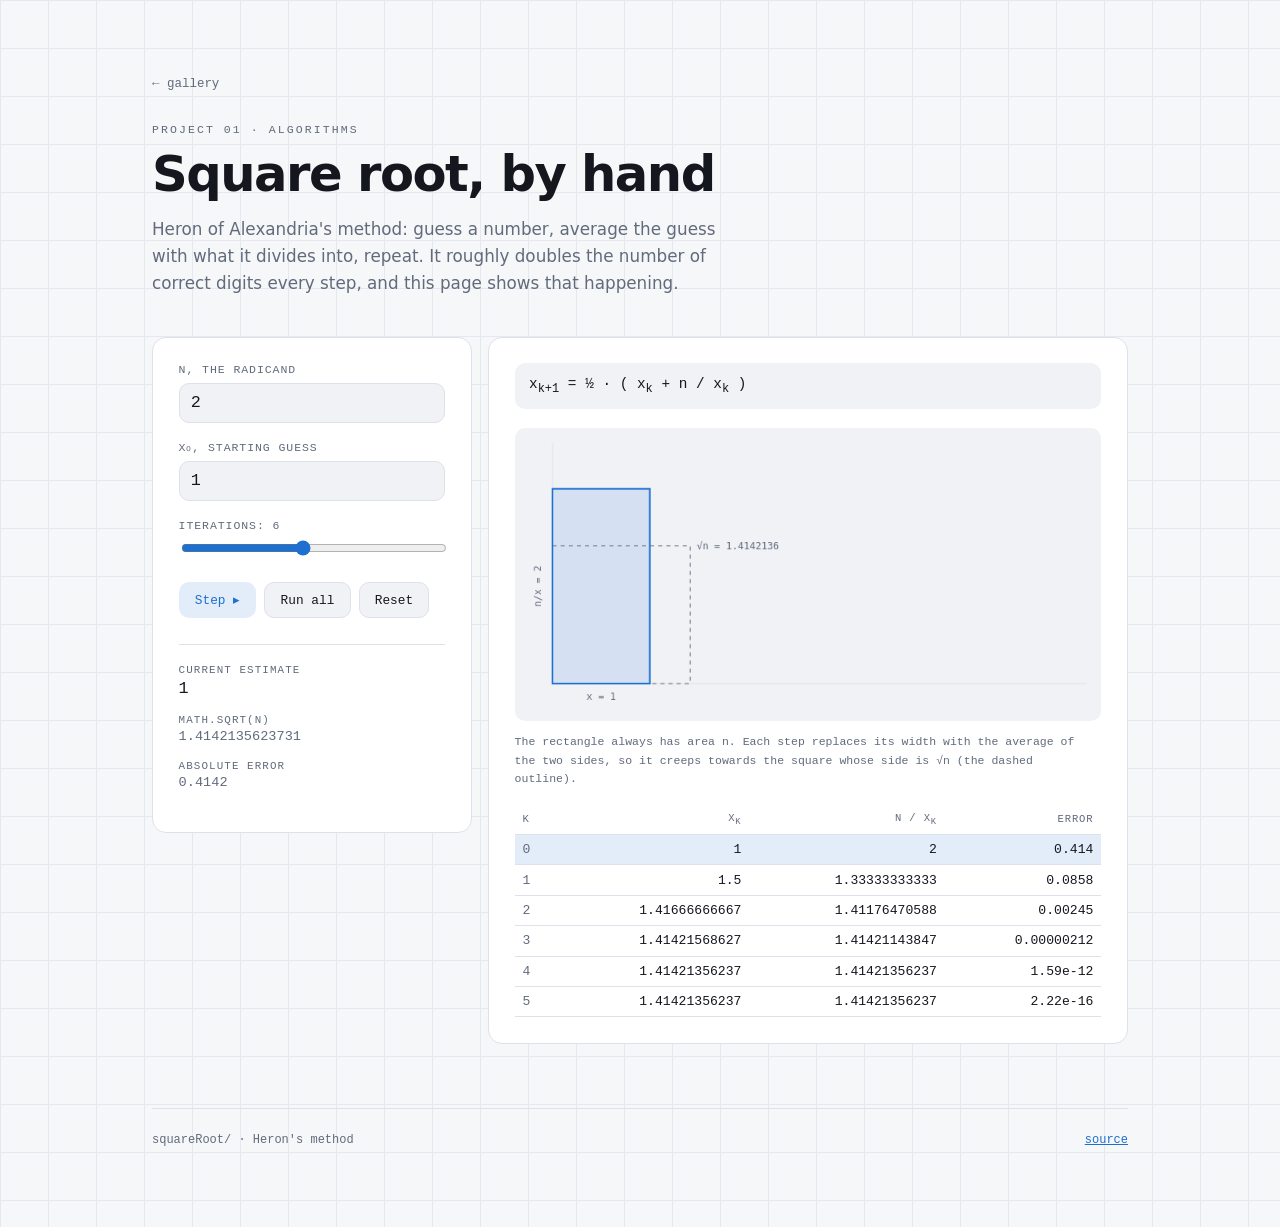
==== squareRoot/index.html @ 2cfa7f05 "feat: gallery repo with CI-generated index and squareRoot project - index.html renders project cards" ====
<!doctype html>
<html lang="en">
<head>
<meta charset="utf-8">
<meta name="viewport" content="width=device-width, initial-scale=1">
<title>Square Root — Heron's method</title>
<meta name="description" content="Interactive visualiser for Heron's (Babylonian) method of computing square roots.">
<link rel="stylesheet" href="../assets/site.css">
<style>
  .layout { display: grid; gap: 1rem; grid-template-columns: minmax(0, 1fr); margin-top: 2.5rem; }
  @media (min-width: 860px) { .layout { grid-template-columns: 320px minmax(0, 1fr); align-items: start; } }

  label { display: block; font-family: var(--mono); font-size: 0.72rem; letter-spacing: 0.08em;
          text-transform: uppercase; color: var(--muted); margin-bottom: 0.4rem; }
  .field + .field { margin-top: 1.1rem; }

  input[type="number"] {
    width: 100%; font: inherit; font-family: var(--mono); font-size: 1.05rem;
    padding: 0.6rem 0.7rem; color: var(--text);
    background: var(--surface-2); border: 1px solid var(--border); border-radius: 10px;
  }
  input[type="number"]:focus-visible { outline: 2px solid var(--accent); outline-offset: 1px; }
  input[type="range"] { width: 100%; accent-color: var(--accent); }

  .row { display: flex; gap: 0.5rem; margin-top: 1.4rem; flex-wrap: wrap; }
  button {
    font: inherit; font-family: var(--mono); font-size: 0.8rem; cursor: pointer;
    padding: 0.55rem 0.95rem; border-radius: 10px;
    border: 1px solid var(--border); background: var(--surface-2); color: var(--text);
    transition: 120ms ease;
  }
  button:hover { border-color: var(--accent); color: var(--accent); }
  button.primary { background: var(--accent-soft); border-color: transparent; color: var(--accent); }
  button:disabled { opacity: 0.45; cursor: not-allowed; border-color: var(--border); color: var(--muted); }

  .readout { margin-top: 1.6rem; padding-top: 1.2rem; border-top: 1px solid var(--border); }
  .readout dt { font-family: var(--mono); font-size: 0.68rem; letter-spacing: 0.1em;
                text-transform: uppercase; color: var(--muted); }
  .readout dd { margin: 0.2rem 0 1rem; font-family: var(--mono); font-size: 1.05rem; word-break: break-all; }
  .readout dd.tiny { font-size: 0.85rem; color: var(--muted); }

  canvas { width: 100%; height: auto; display: block; border-radius: 10px; background: var(--surface-2); }
  .caption { font-family: var(--mono); font-size: 0.72rem; color: var(--muted); margin: 0.75rem 0 0; line-height: 1.6; }

  table { width: 100%; border-collapse: collapse; font-family: var(--mono); font-size: 0.82rem; }
  th, td { text-align: right; padding: 0.45rem 0.5rem; border-bottom: 1px solid var(--border); white-space: nowrap; }
  th { font-size: 0.66rem; letter-spacing: 0.08em; text-transform: uppercase; color: var(--muted); font-weight: 500; }
  td:first-child, th:first-child { text-align: left; color: var(--muted); }
  tr.current td { background: var(--accent-soft); }
  .scroll { overflow-x: auto; max-height: 340px; overflow-y: auto; margin-top: 1rem; }

  .formula { font-family: var(--mono); font-size: 0.9rem; color: var(--text); background: var(--surface-2);
             border-radius: 10px; padding: 0.8rem 0.9rem; margin: 0 0 1.2rem; overflow-x: auto; }
</style>
</head>
<body>
<main class="wrap">
  <a class="back" href="../">← gallery</a>

  <p class="eyebrow">Project 01 · algorithms</p>
  <h1>Square root, by hand</h1>
  <p class="lede">Heron of Alexandria's method: guess a number, average the guess with what it divides into, repeat.
    It roughly doubles the number of correct digits every step, and this page shows that happening.</p>

  <div class="layout">
    <section class="panel">
      <div class="field">
        <label for="n">n, the radicand</label>
        <input id="n" type="number" value="2" min="0" step="any">
      </div>
      <div class="field">
        <label for="guess">x₀, starting guess</label>
        <input id="guess" type="number" value="1" min="0" step="any">
      </div>
      <div class="field">
        <label for="steps">iterations: <span id="stepsOut">6</span></label>
        <input id="steps" type="range" min="1" max="12" value="6">
      </div>

      <div class="row">
        <button id="step" class="primary" type="button">Step ▸</button>
        <button id="run" type="button">Run all</button>
        <button id="reset" type="button">Reset</button>
      </div>

      <dl class="readout">
        <dt>current estimate</dt>
        <dd id="est">1</dd>
        <dt>Math.sqrt(n)</dt>
        <dd id="truth" class="tiny">1.4142135623730951</dd>
        <dt>absolute error</dt>
        <dd id="err" class="tiny">—</dd>
      </dl>
    </section>

    <section class="panel">
      <p class="formula">x<sub>k+1</sub> = ½ · ( x<sub>k</sub> + n / x<sub>k</sub> )</p>
      <canvas id="stage" width="720" height="360"></canvas>
      <p class="caption">The rectangle always has area n. Each step replaces its width with the average of the two
        sides, so it creeps towards the square whose side is √n (the dashed outline).</p>

      <div class="scroll">
        <table>
          <thead><tr><th>k</th><th>x<sub>k</sub></th><th>n / x<sub>k</sub></th><th>error</th></tr></thead>
          <tbody id="rows"></tbody>
        </table>
      </div>
    </section>
  </div>

  <footer class="site">
    <span>squareRoot/ · Heron's method</span>
    <a href="https://github.com/Alexander-288/informatica/tree/main/squareRoot">source</a>
  </footer>
</main>

<script type="module">
const $ = (id) => document.getElementById(id);
const nIn = $('n'), guessIn = $('guess'), stepsIn = $('steps');
const canvas = $('stage');
const ctx = canvas.getContext('2d');

let history = [];
let cursor = 0;
let timer = null;

const css = (name) => getComputedStyle(document.body).getPropertyValue(name).trim();

function heron(n, x0, steps) {
  const seq = [];
  let x = x0;
  for (let k = 0; k <= steps; k++) {
    seq.push(x);
    const next = 0.5 * (x + n / x);
    if (!Number.isFinite(next) || next === x) break;  // converged to double precision
    x = next;
  }
  return seq;
}

function fmt(v, digits = 15) {
  if (!Number.isFinite(v)) return '—';
  return Number(v.toPrecision(digits)).toString();
}

function rebuild() {
  stopRun();
  const n = Math.max(0, Number(nIn.value) || 0);
  const raw = Number(guessIn.value);
  const x0 = raw > 0 ? raw : Math.max(n, 1);
  history = heron(n, x0, Number(stepsIn.value));
  cursor = 0;
  draw();
}

function draw() {
  const n = Math.max(0, Number(nIn.value) || 0);
  const truth = Math.sqrt(n);
  const x = history[cursor] ?? 0;
  const other = x === 0 ? 0 : n / x;

  $('est').textContent = fmt(x);
  $('truth').textContent = fmt(truth);
  $('err').textContent = fmt(Math.abs(x - truth), 4);
  $('stepsOut').textContent = stepsIn.value;
  $('step').disabled = cursor >= history.length - 1;

  $('rows').innerHTML = history.map((v, k) => `
    <tr class="${k === cursor ? 'current' : ''}">
      <td>${k}</td><td>${fmt(v, 12)}</td><td>${v === 0 ? '—' : fmt(n / v, 12)}</td>
      <td>${fmt(Math.abs(v - truth), 3)}</td>
    </tr>`).join('');

  paint(x, other, truth);
}

function paint(x, other, truth) {
  const w = canvas.width, h = canvas.height;
  ctx.clearRect(0, 0, w, h);

  const pad = 46;
  const span = Math.max(x, other, truth, 1e-9) * 1.12;
  const scale = Math.min(w - pad * 2, h - pad * 2) / span;
  const originX = pad, originY = h - pad;

  ctx.strokeStyle = css('--border');
  ctx.lineWidth = 1;
  ctx.beginPath();
  ctx.moveTo(originX, pad * 0.4);
  ctx.lineTo(originX, originY);
  ctx.lineTo(w - pad * 0.4, originY);
  ctx.stroke();

  // target square: √n by √n
  const t = truth * scale;
  ctx.setLineDash([5, 5]);
  ctx.strokeStyle = css('--muted');
  ctx.strokeRect(originX, originY - t, t, t);
  ctx.setLineDash([]);

  // current rectangle: x by n/x, area n
  const rw = Math.min(x * scale, w - pad * 1.2);
  const rh = Math.min(other * scale, h - pad * 1.2);
  ctx.fillStyle = css('--accent-soft') || 'rgba(124,196,255,0.14)';
  ctx.fillRect(originX, originY - rh, rw, rh);
  ctx.strokeStyle = css('--accent');
  ctx.lineWidth = 2;
  ctx.strokeRect(originX, originY - rh, rw, rh);

  ctx.fillStyle = css('--muted');
  ctx.font = '12px ui-monospace, monospace';
  ctx.textAlign = 'center';
  ctx.fillText(`x = ${fmt(x, 6)}`, originX + rw / 2, originY + 20);
  ctx.save();
  ctx.translate(originX - 14, originY - rh / 2);
  ctx.rotate(-Math.PI / 2);
  ctx.fillText(`n/x = ${fmt(other, 6)}`, 0, 0);
  ctx.restore();
  ctx.textAlign = 'left';
  ctx.fillText(`√n = ${fmt(truth, 8)}`, originX + t + 8, originY - t + 4);
}

function stopRun() { clearInterval(timer); timer = null; }

$('step').addEventListener('click', () => {
  if (cursor < history.length - 1) { cursor++; draw(); }
});
$('run').addEventListener('click', () => {
  stopRun();
  cursor = 0;
  draw();
  timer = setInterval(() => {
    if (cursor >= history.length - 1) return stopRun();
    cursor++;
    draw();
  }, 650);
});
$('reset').addEventListener('click', rebuild);
for (const el of [nIn, guessIn, stepsIn]) el.addEventListener('input', rebuild);
matchMedia('(prefers-color-scheme: dark)').addEventListener('change', draw);

rebuild();
</script>
</body>
</html>
---- assets/site.css ----
/* Shared shell for the informatica gallery and every project page. */

:root {
  color-scheme: light dark;
  --bg: #f6f7f9;
  --bg-grid: #e5e8ee;
  --surface: #ffffff;
  --surface-2: #f0f2f6;
  --border: #dde1e9;
  --text: #14171d;
  --muted: #616b7c;
  --accent: #1d6fd0;
  --accent-soft: rgba(29, 111, 208, 0.12);
  --ok: #157f4a;
  --warn: #9a6400;
  --radius: 14px;
  --mono: ui-monospace, "SF Mono", "JetBrains Mono", "Cascadia Code", Menlo, Consolas, monospace;
  --sans: "Inter", ui-sans-serif, system-ui, -apple-system, "Segoe UI", Roboto, sans-serif;
}

@media (prefers-color-scheme: dark) {
  :root {
    --bg: #0c0e13;
    --bg-grid: #161a22;
    --surface: #12151c;
    --surface-2: #181c25;
    --border: #262c38;
    --text: #e6e9ef;
    --muted: #8d97a8;
    --accent: #7cc4ff;
    --accent-soft: rgba(124, 196, 255, 0.14);
    --ok: #5fd39a;
    --warn: #e2b45f;
  }
}

* { box-sizing: border-box; }

body {
  margin: 0;
  min-height: 100vh;
  font-family: var(--sans);
  color: var(--text);
  background-color: var(--bg);
  background-image:
    linear-gradient(var(--bg-grid) 1px, transparent 1px),
    linear-gradient(90deg, var(--bg-grid) 1px, transparent 1px);
  background-size: 48px 48px;
  -webkit-font-smoothing: antialiased;
}

.wrap {
  max-width: 1040px;
  margin: 0 auto;
  padding: clamp(2rem, 6vw, 4.5rem) clamp(1rem, 4vw, 2rem) 5rem;
}

a { color: var(--accent); }

.eyebrow {
  font-family: var(--mono);
  font-size: 0.72rem;
  letter-spacing: 0.18em;
  text-transform: uppercase;
  color: var(--muted);
  margin: 0 0 0.75rem;
}

h1 {
  margin: 0;
  font-size: clamp(2rem, 5.5vw, 3.1rem);
  line-height: 1.05;
  letter-spacing: -0.03em;
}

.lede {
  margin: 1rem 0 0;
  max-width: 54ch;
  font-size: 1.05rem;
  line-height: 1.6;
  color: var(--muted);
}

.panel {
  background: var(--surface);
  border: 1px solid var(--border);
  border-radius: var(--radius);
  padding: clamp(1rem, 3vw, 1.6rem);
}

.back {
  display: inline-flex;
  align-items: center;
  gap: 0.45rem;
  font-family: var(--mono);
  font-size: 0.78rem;
  text-decoration: none;
  color: var(--muted);
  margin-bottom: 2rem;
}
.back:hover { color: var(--accent); }

.tag {
  font-family: var(--mono);
  font-size: 0.68rem;
  letter-spacing: 0.04em;
  color: var(--muted);
  border: 1px solid var(--border);
  border-radius: 999px;
  padding: 0.15rem 0.55rem;
}

footer.site {
  border-top: 1px solid var(--border);
  margin-top: 4rem;
  padding-top: 1.5rem;
  font-family: var(--mono);
  font-size: 0.75rem;
  color: var(--muted);
  display: flex;
  flex-wrap: wrap;
  gap: 0.75rem 1.5rem;
  justify-content: space-between;
}
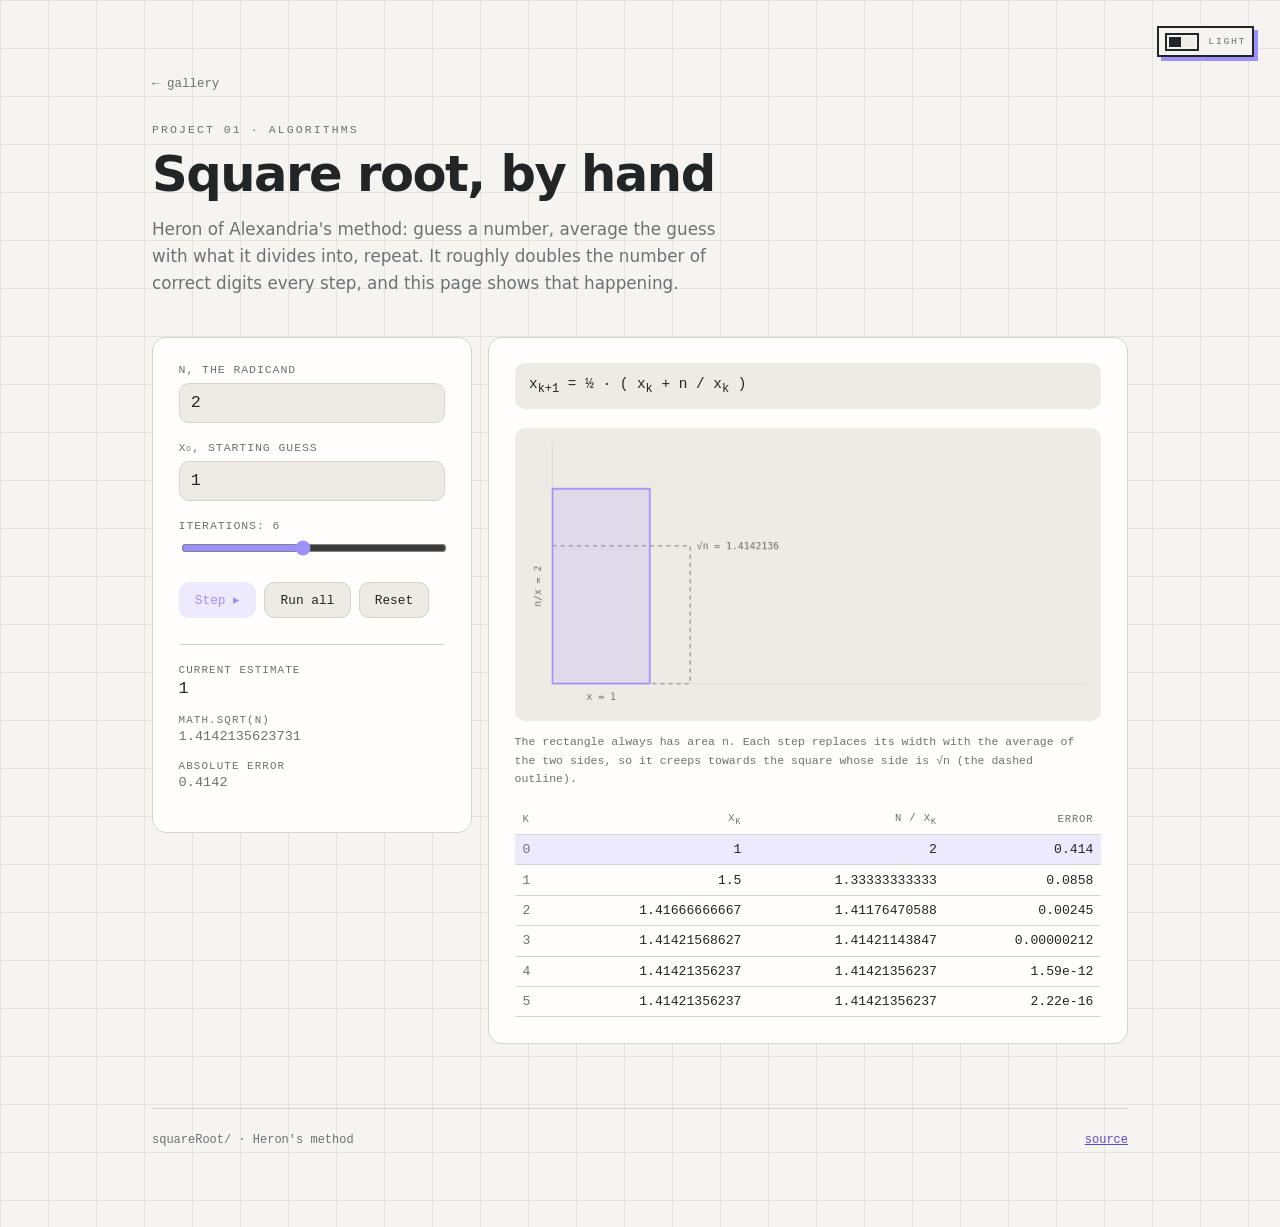
==== commit c8cd1ecb: "feat: pixel entry page in front of the gallery The gallery moves to gallery.html and a new index.htm" ====
--- a/squareRoot/index.html
+++ b/squareRoot/index.html
@@ -6,6 +6,7 @@
 <title>Square Root — Heron's method</title>
 <meta name="description" content="Interactive visualiser for Heron's (Babylonian) method of computing square roots.">
 <link rel="stylesheet" href="../assets/site.css">
+<script src="../assets/theme.js"></script>
 <style>
   .layout { display: grid; gap: 1rem; grid-template-columns: minmax(0, 1fr); margin-top: 2.5rem; }
   @media (min-width: 860px) { .layout { grid-template-columns: 320px minmax(0, 1fr); align-items: start; } }
@@ -54,8 +55,12 @@
 </style>
 </head>
 <body>
+<button class="theme-toggle" type="button" aria-pressed="false" aria-label="Toggle theme">
+  <span class="track"><span class="knob"></span></span>
+  <span class="label">light</span>
+</button>
 <main class="wrap">
-  <a class="back" href="../">← gallery</a>
+  <a class="back" href="../gallery.html">← gallery</a>
 
   <p class="eyebrow">Project 01 · algorithms</p>
   <h1>Square root, by hand</h1>
--- a/assets/site.css
+++ b/assets/site.css
@@ -1,37 +1,62 @@
 /* Shared shell for the informatica gallery and every project page. */
 
+/* Light is the base palette; dark is applied either by the OS preference
+   (when the visitor has not chosen) or by [data-theme] set from assets/theme.js. */
 :root {
-  color-scheme: light dark;
-  --bg: #f6f7f9;
-  --bg-grid: #e5e8ee;
-  --surface: #ffffff;
-  --surface-2: #f0f2f6;
-  --border: #dde1e9;
-  --text: #14171d;
-  --muted: #616b7c;
-  --accent: #1d6fd0;
-  --accent-soft: rgba(29, 111, 208, 0.12);
+  --bg: #F6F4F1;
+  --bg-grid: #e7e3dd;
+  --surface: #fffefc;
+  --surface-2: #eeeae4;
+  --border: #d8d3cb;
+  --text: #222526;
+  --text-2: #3d4245;
+  --muted: #6d7173;
+  --accent: #9C90FC;
+  --accent-ink: #5a4bd6;
+  --accent-soft: rgba(156, 144, 252, 0.18);
   --ok: #157f4a;
   --warn: #9a6400;
   --radius: 14px;
   --mono: ui-monospace, "SF Mono", "JetBrains Mono", "Cascadia Code", Menlo, Consolas, monospace;
   --sans: "Inter", ui-sans-serif, system-ui, -apple-system, "Segoe UI", Roboto, sans-serif;
-}
-
+  color-scheme: light;
+}
+
+/* the dark values, defined once and reused by both selectors below */
 @media (prefers-color-scheme: dark) {
-  :root {
-    --bg: #0c0e13;
-    --bg-grid: #161a22;
-    --surface: #12151c;
-    --surface-2: #181c25;
-    --border: #262c38;
-    --text: #e6e9ef;
-    --muted: #8d97a8;
-    --accent: #7cc4ff;
-    --accent-soft: rgba(124, 196, 255, 0.14);
+  :root:not([data-theme="light"]) {
+    --bg: #222526;
+    --bg-grid: #2b2e30;
+    --surface: #292c2e;
+    --surface-2: #323638;
+    --border: #3d4245;
+    --text: #F6F4F1;
+    --text-2: #d7d3cd;
+    --muted: #9aa0a2;
+    --accent: #9C90FC;
+    --accent-ink: #b3a9ff;
+    --accent-soft: rgba(156, 144, 252, 0.16);
     --ok: #5fd39a;
     --warn: #e2b45f;
+    color-scheme: dark;
   }
+}
+
+:root[data-theme="dark"] {
+  --bg: #222526;
+  --bg-grid: #2b2e30;
+  --surface: #292c2e;
+  --surface-2: #323638;
+  --border: #3d4245;
+  --text: #F6F4F1;
+  --text-2: #d7d3cd;
+  --muted: #9aa0a2;
+  --accent: #9C90FC;
+  --accent-ink: #b3a9ff;
+  --accent-soft: rgba(156, 144, 252, 0.16);
+  --ok: #5fd39a;
+  --warn: #e2b45f;
+  color-scheme: dark;
 }
 
 * { box-sizing: border-box; }
@@ -55,7 +80,7 @@
   padding: clamp(2rem, 6vw, 4.5rem) clamp(1rem, 4vw, 2rem) 5rem;
 }
 
-a { color: var(--accent); }
+a { color: var(--accent-ink); }
 
 .eyebrow {
   font-family: var(--mono);
@@ -122,3 +147,54 @@
   gap: 0.75rem 1.5rem;
   justify-content: space-between;
 }
+
+/* ---- pixel theme toggle, shared by every page ---- */
+.theme-toggle {
+  position: fixed;
+  top: clamp(0.9rem, 2.5vw, 1.6rem);
+  right: clamp(0.9rem, 2.5vw, 1.6rem);
+  z-index: 50;
+  display: inline-flex;
+  align-items: center;
+  gap: 0.55rem;
+  padding: 0.3rem 0.4rem;
+  font: inherit;
+  font-family: var(--mono);
+  font-size: 0.62rem;
+  letter-spacing: 0.16em;
+  text-transform: uppercase;
+  color: var(--muted);
+  cursor: pointer;
+  background: var(--bg);
+  border: 2px solid var(--text);
+  border-radius: 0;
+  box-shadow: 4px 4px 0 0 var(--accent);
+  transition: box-shadow 90ms steps(2), transform 90ms steps(2), border-color 90ms steps(2);
+}
+.theme-toggle:hover { color: var(--text); border-color: var(--text-2); }
+.theme-toggle:active { transform: translate(2px, 2px); box-shadow: 2px 2px 0 0 var(--accent); }
+.theme-toggle:focus-visible { outline: 2px solid var(--accent); outline-offset: 3px; }
+
+/* the switch itself: a chunky 2-cell track with a square knob */
+.theme-toggle .track {
+  position: relative;
+  width: 34px;
+  height: 18px;
+  flex: none;
+  background: var(--surface-2);
+  border: 2px solid var(--text);
+  box-shadow: inset 0 0 0 2px var(--bg);
+}
+.theme-toggle .knob {
+  position: absolute;
+  top: 2px;
+  left: 2px;
+  width: 12px;
+  height: 10px;
+  background: var(--text);
+  transition: transform 110ms steps(3);
+}
+:root[data-theme="dark"] .theme-toggle .knob,
+.theme-toggle[aria-pressed="true"] .knob { transform: translateX(14px); background: var(--accent); }
+.theme-toggle .label { display: none; }
+@media (min-width: 620px) { .theme-toggle .label { display: inline; } }
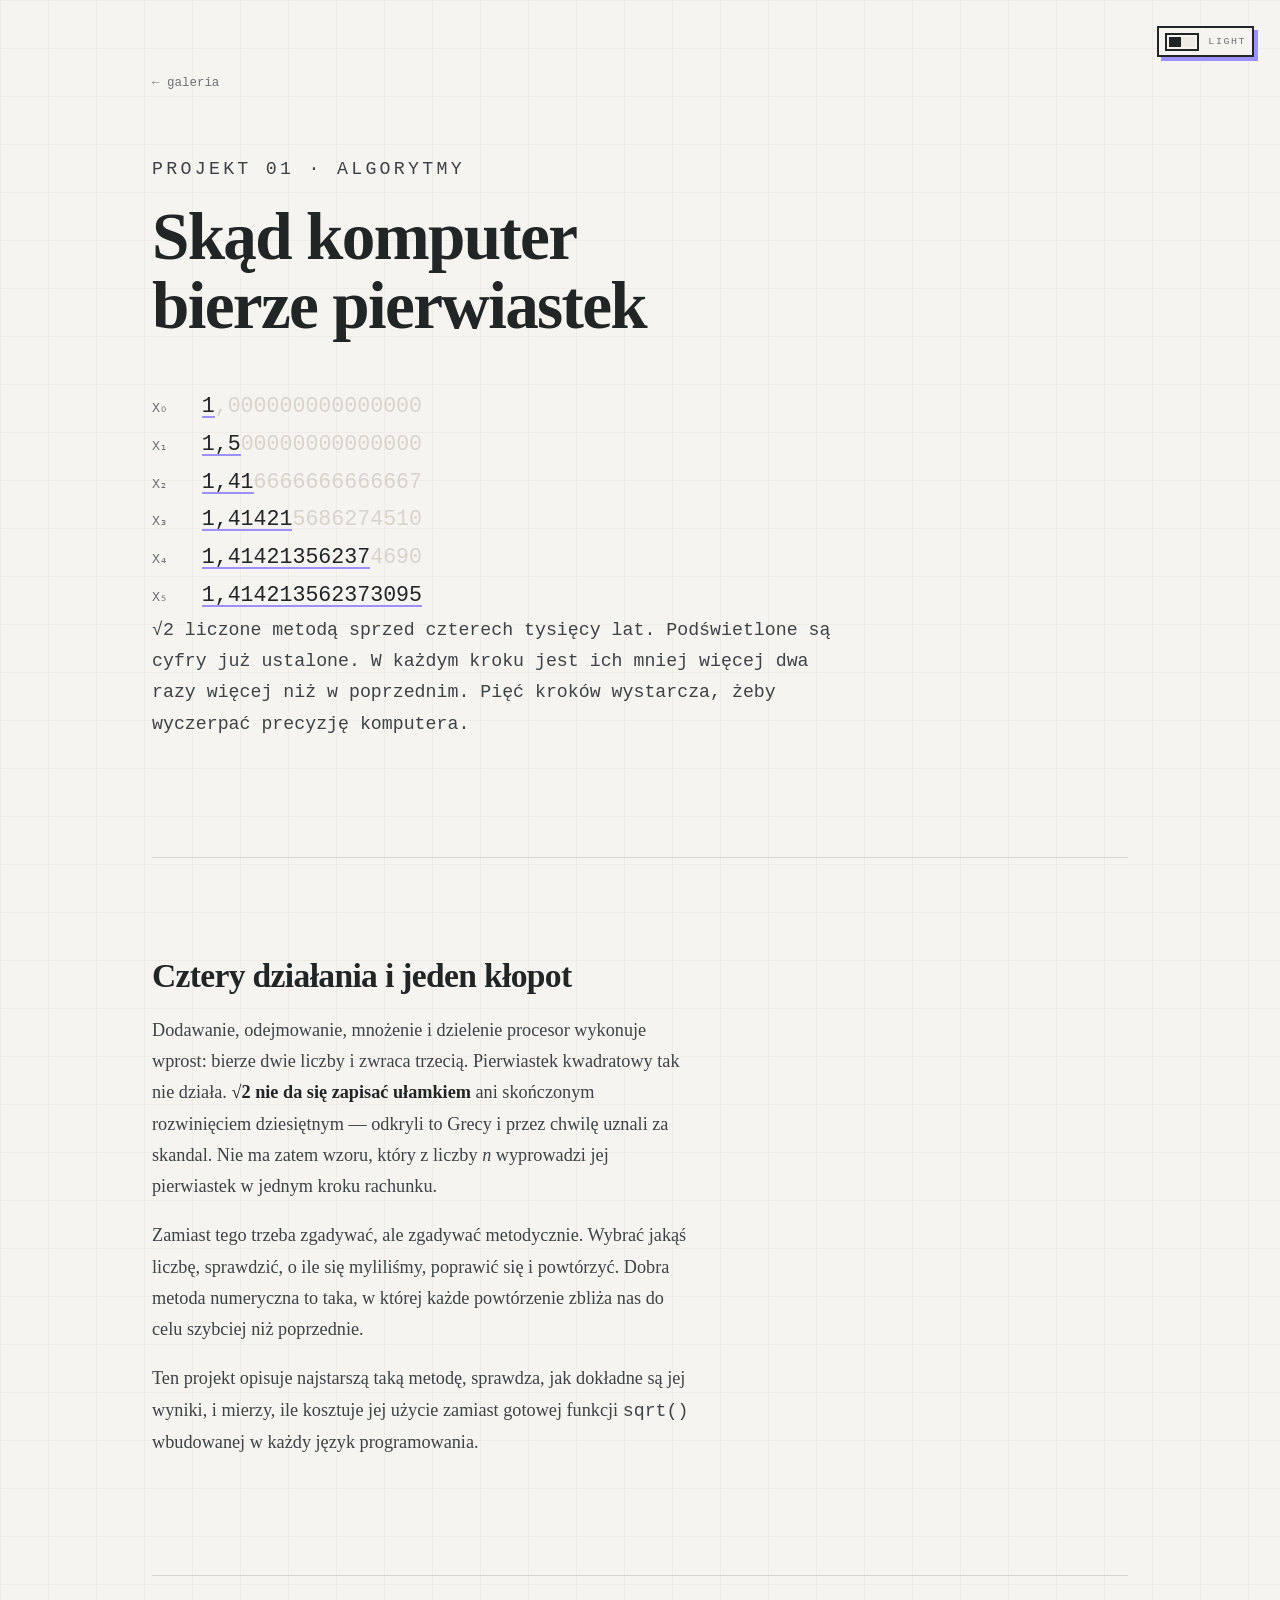
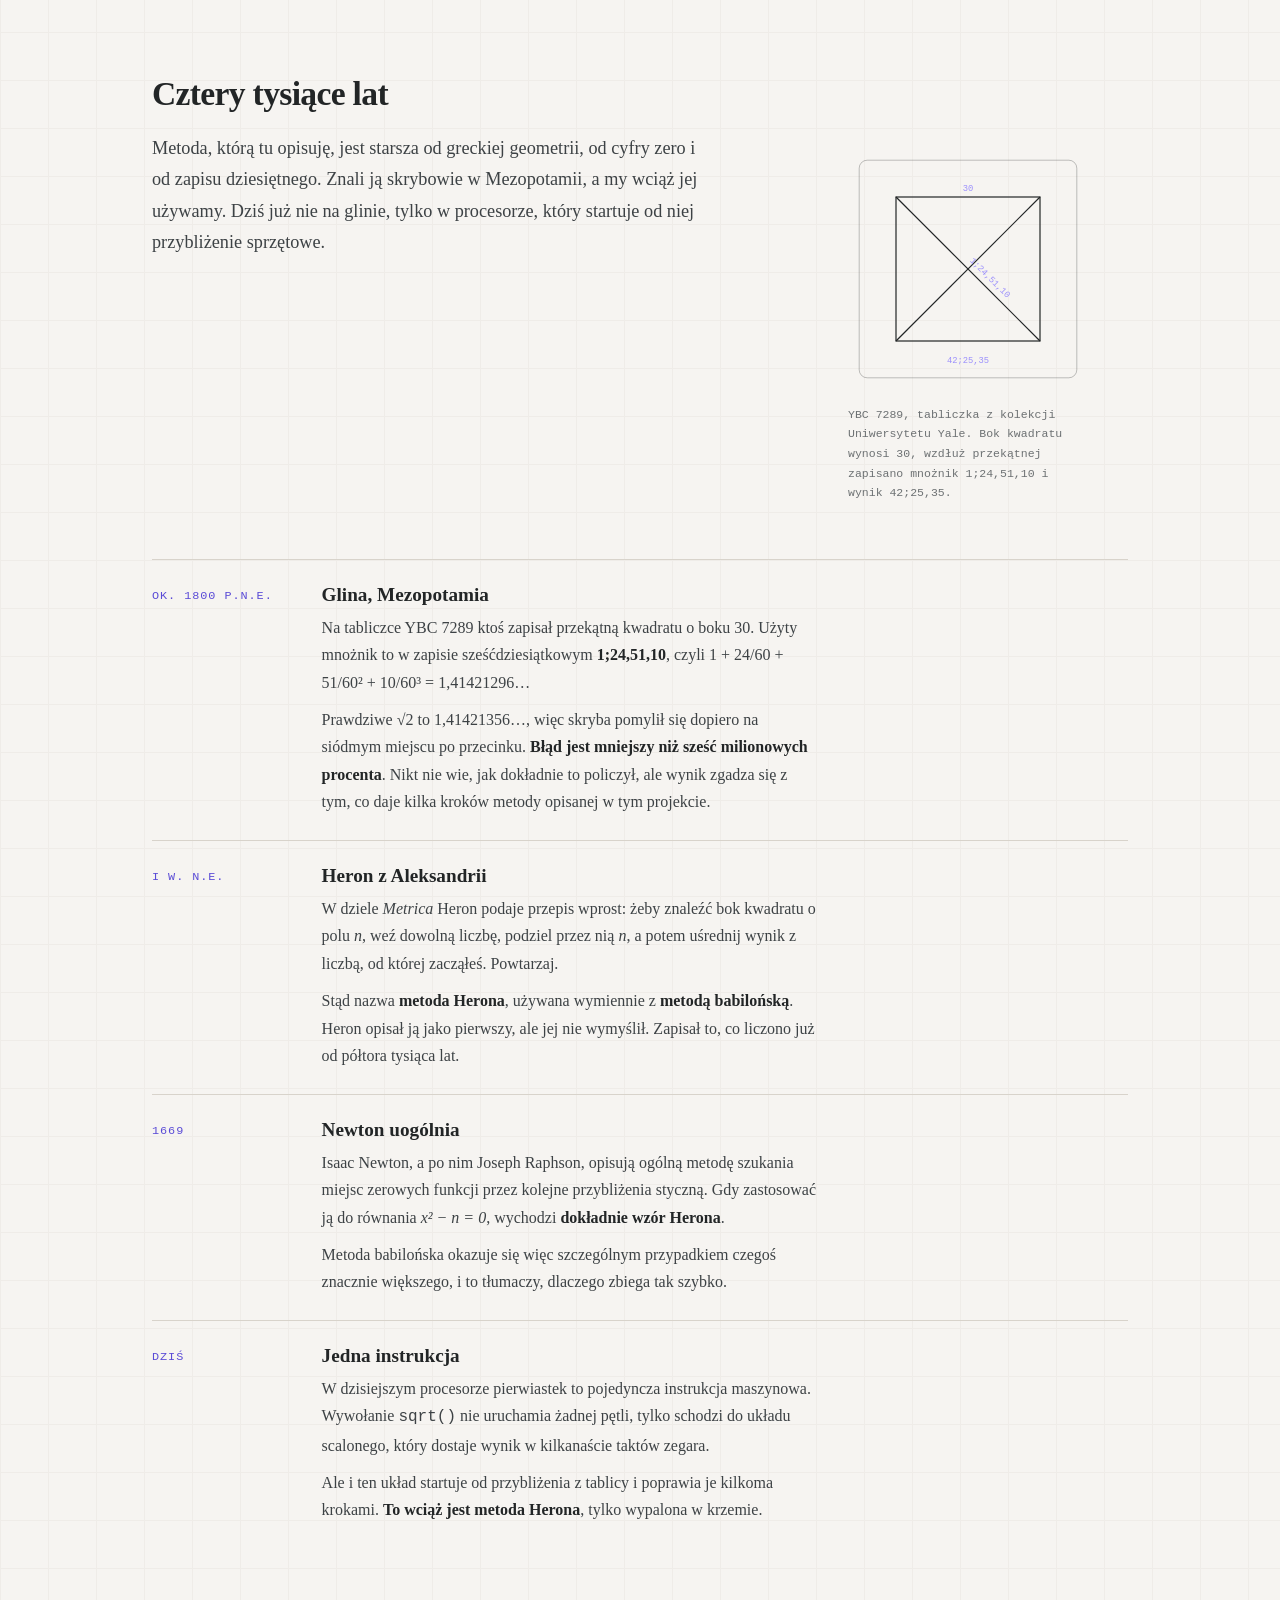
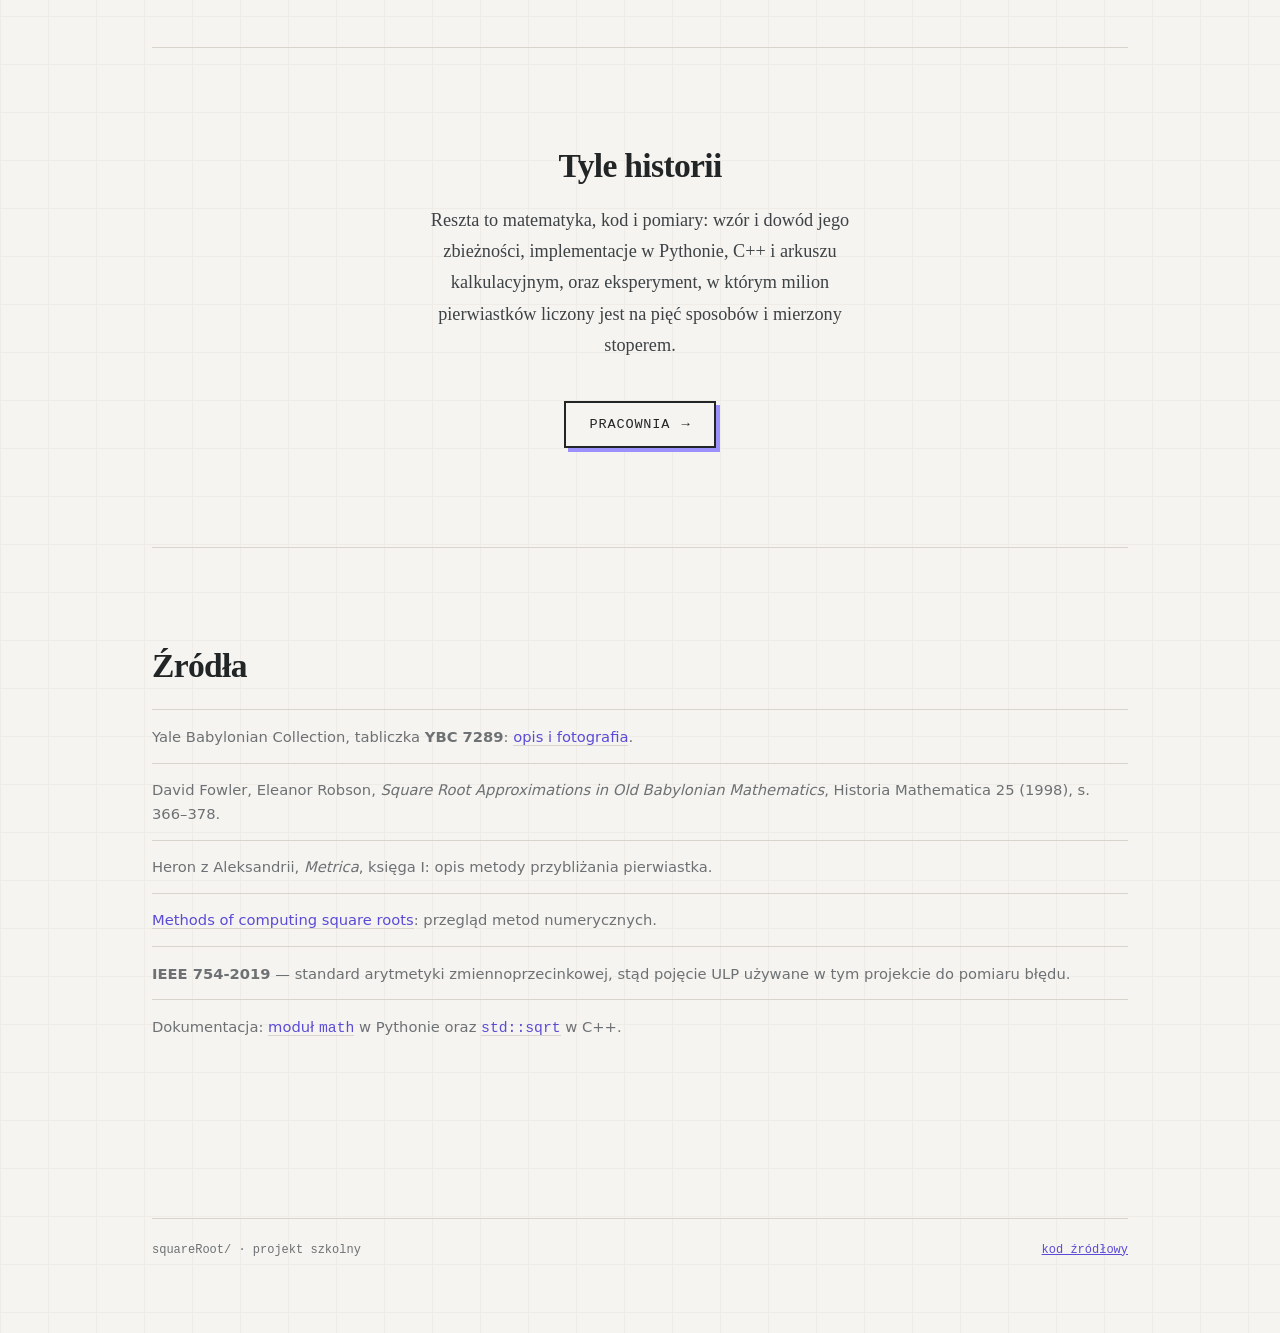
==== commit a3bad60f: "feat(squareRoot): shared stylesheet, scroll reveals and the story page" ====
--- a/squareRoot/index.html
+++ b/squareRoot/index.html
@@ -1,250 +1,254 @@
 <!doctype html>
-<html lang="en">
+<html lang="pl">
 <head>
 <meta charset="utf-8">
 <meta name="viewport" content="width=device-width, initial-scale=1">
-<title>Square Root — Heron's method</title>
-<meta name="description" content="Interactive visualiser for Heron's (Babylonian) method of computing square roots.">
+<title>Pierwiastek kwadratowy — skąd komputer bierze wynik</title>
+<meta name="description" content="Metoda babilońska (metoda Herona) obliczania pierwiastka kwadratowego: historia, teoria, implementacje i zmierzone porównanie z funkcją biblioteczną sqrt().">
+<link rel="icon" href="../assets/favicon.ico" sizes="16x16 32x32 48x48 64x64">
 <link rel="stylesheet" href="../assets/site.css">
+<link rel="stylesheet" href="assets/projekt.css">
 <script src="../assets/theme.js"></script>
-<style>
-  .layout { display: grid; gap: 1rem; grid-template-columns: minmax(0, 1fr); margin-top: 2.5rem; }
-  @media (min-width: 860px) { .layout { grid-template-columns: 320px minmax(0, 1fr); align-items: start; } }
-
-  label { display: block; font-family: var(--mono); font-size: 0.72rem; letter-spacing: 0.08em;
-          text-transform: uppercase; color: var(--muted); margin-bottom: 0.4rem; }
-  .field + .field { margin-top: 1.1rem; }
-
-  input[type="number"] {
-    width: 100%; font: inherit; font-family: var(--mono); font-size: 1.05rem;
-    padding: 0.6rem 0.7rem; color: var(--text);
-    background: var(--surface-2); border: 1px solid var(--border); border-radius: 10px;
-  }
-  input[type="number"]:focus-visible { outline: 2px solid var(--accent); outline-offset: 1px; }
-  input[type="range"] { width: 100%; accent-color: var(--accent); }
-
-  .row { display: flex; gap: 0.5rem; margin-top: 1.4rem; flex-wrap: wrap; }
-  button {
-    font: inherit; font-family: var(--mono); font-size: 0.8rem; cursor: pointer;
-    padding: 0.55rem 0.95rem; border-radius: 10px;
-    border: 1px solid var(--border); background: var(--surface-2); color: var(--text);
-    transition: 120ms ease;
-  }
-  button:hover { border-color: var(--accent); color: var(--accent); }
-  button.primary { background: var(--accent-soft); border-color: transparent; color: var(--accent); }
-  button:disabled { opacity: 0.45; cursor: not-allowed; border-color: var(--border); color: var(--muted); }
-
-  .readout { margin-top: 1.6rem; padding-top: 1.2rem; border-top: 1px solid var(--border); }
-  .readout dt { font-family: var(--mono); font-size: 0.68rem; letter-spacing: 0.1em;
-                text-transform: uppercase; color: var(--muted); }
-  .readout dd { margin: 0.2rem 0 1rem; font-family: var(--mono); font-size: 1.05rem; word-break: break-all; }
-  .readout dd.tiny { font-size: 0.85rem; color: var(--muted); }
-
-  canvas { width: 100%; height: auto; display: block; border-radius: 10px; background: var(--surface-2); }
-  .caption { font-family: var(--mono); font-size: 0.72rem; color: var(--muted); margin: 0.75rem 0 0; line-height: 1.6; }
-
-  table { width: 100%; border-collapse: collapse; font-family: var(--mono); font-size: 0.82rem; }
-  th, td { text-align: right; padding: 0.45rem 0.5rem; border-bottom: 1px solid var(--border); white-space: nowrap; }
-  th { font-size: 0.66rem; letter-spacing: 0.08em; text-transform: uppercase; color: var(--muted); font-weight: 500; }
-  td:first-child, th:first-child { text-align: left; color: var(--muted); }
-  tr.current td { background: var(--accent-soft); }
-  .scroll { overflow-x: auto; max-height: 340px; overflow-y: auto; margin-top: 1rem; }
-
-  .formula { font-family: var(--mono); font-size: 0.9rem; color: var(--text); background: var(--surface-2);
-             border-radius: 10px; padding: 0.8rem 0.9rem; margin: 0 0 1.2rem; overflow-x: auto; }
-</style>
 </head>
-<body>
-<button class="theme-toggle" type="button" aria-pressed="false" aria-label="Toggle theme">
+<body class="opowiesc">
+<button class="theme-toggle" type="button" aria-pressed="false" aria-label="Przełącz motyw">
   <span class="track"><span class="knob"></span></span>
-  <span class="label">light</span>
+  <span class="label">jasny</span>
 </button>
+
 <main class="wrap">
-  <a class="back" href="../gallery.html">← gallery</a>
-
-  <p class="eyebrow">Project 01 · algorithms</p>
-  <h1>Square root, by hand</h1>
-  <p class="lede">Heron of Alexandria's method: guess a number, average the guess with what it divides into, repeat.
-    It roughly doubles the number of correct digits every step, and this page shows that happening.</p>
-
-  <div class="layout">
-    <section class="panel">
-      <div class="field">
-        <label for="n">n, the radicand</label>
-        <input id="n" type="number" value="2" min="0" step="any">
-      </div>
-      <div class="field">
-        <label for="guess">x₀, starting guess</label>
-        <input id="guess" type="number" value="1" min="0" step="any">
-      </div>
-      <div class="field">
-        <label for="steps">iterations: <span id="stepsOut">6</span></label>
-        <input id="steps" type="range" min="1" max="12" value="6">
-      </div>
-
-      <div class="row">
-        <button id="step" class="primary" type="button">Step ▸</button>
-        <button id="run" type="button">Run all</button>
-        <button id="reset" type="button">Reset</button>
-      </div>
-
-      <dl class="readout">
-        <dt>current estimate</dt>
-        <dd id="est">1</dd>
-        <dt>Math.sqrt(n)</dt>
-        <dd id="truth" class="tiny">1.4142135623730951</dd>
-        <dt>absolute error</dt>
-        <dd id="err" class="tiny">—</dd>
-      </dl>
-    </section>
-
-    <section class="panel">
-      <p class="formula">x<sub>k+1</sub> = ½ · ( x<sub>k</sub> + n / x<sub>k</sub> )</p>
-      <canvas id="stage" width="720" height="360"></canvas>
-      <p class="caption">The rectangle always has area n. Each step replaces its width with the average of the two
-        sides, so it creeps towards the square whose side is √n (the dashed outline).</p>
-
-      <div class="scroll">
-        <table>
-          <thead><tr><th>k</th><th>x<sub>k</sub></th><th>n / x<sub>k</sub></th><th>error</th></tr></thead>
-          <tbody id="rows"></tbody>
-        </table>
-      </div>
-    </section>
-  </div>
+  <a class="back" href="../gallery.html">← galeria</a>
+
+  <!-- ===== 1. wprowadzenie ===== -->
+  <section class="scena">
+    <p class="eyebrow">Projekt 01 · algorytmy</p>
+    <h1>Skąd komputer<br>bierze pierwiastek</h1>
+
+    <div class="drabina reveal" aria-hidden="true">
+      <div class="drabina-wiersz">
+        <span class="drabina-krok">x₀</span>
+        <span><span class="pewne"><mark>1</mark></span><span class="niepewne">,000000000000000</span></span>
+      </div>
+      <div class="drabina-wiersz">
+        <span class="drabina-krok">x₁</span>
+        <span><span class="pewne"><mark>1,5</mark></span><span class="niepewne">00000000000000</span></span>
+      </div>
+      <div class="drabina-wiersz">
+        <span class="drabina-krok">x₂</span>
+        <span><span class="pewne"><mark>1,41</mark></span><span class="niepewne">6666666666667</span></span>
+      </div>
+      <div class="drabina-wiersz">
+        <span class="drabina-krok">x₃</span>
+        <span><span class="pewne"><mark>1,41421</mark></span><span class="niepewne">5686274510</span></span>
+      </div>
+      <div class="drabina-wiersz">
+        <span class="drabina-krok">x₄</span>
+        <span><span class="pewne"><mark>1,41421356237</mark></span><span class="niepewne">4690</span></span>
+      </div>
+      <div class="drabina-wiersz">
+        <span class="drabina-krok">x₅</span>
+        <span><span class="pewne"><mark>1,414213562373095</mark></span></span>
+      </div>
+    </div>
+
+    <p class="drabina-opis">
+      √2 liczone metodą sprzed czterech tysięcy lat. Podświetlone są cyfry już
+      ustalone. W każdym kroku jest ich mniej więcej dwa razy więcej niż
+      w poprzednim. Pięć kroków wystarcza, żeby wyczerpać precyzję komputera.
+    </p>
+  </section>
+
+  <!-- ===== 2. o co chodzi ===== -->
+  <section class="scena reveal">
+    <h2>Cztery działania i jeden kłopot</h2>
+    <div class="tresc">
+      <p>
+        Dodawanie, odejmowanie, mnożenie i dzielenie procesor wykonuje wprost:
+        bierze dwie liczby i zwraca trzecią. Pierwiastek kwadratowy tak nie działa.
+        <strong>√2 nie da się zapisać ułamkiem</strong> ani skończonym rozwinięciem
+        dziesiętnym — odkryli to Grecy i przez chwilę uznali za skandal.
+        Nie ma zatem wzoru, który z liczby <em>n</em> wyprowadzi jej pierwiastek
+        w jednym kroku rachunku.
+      </p>
+      <p>
+        Zamiast tego trzeba zgadywać, ale zgadywać metodycznie. Wybrać jakąś
+        liczbę, sprawdzić, o ile się myliliśmy, poprawić się i powtórzyć.
+        Dobra metoda numeryczna to taka, w której każde powtórzenie zbliża nas
+        do celu szybciej niż poprzednie.
+      </p>
+      <p>
+        Ten projekt opisuje najstarszą taką metodę, sprawdza, jak dokładne są
+        jej wyniki, i mierzy, ile kosztuje jej użycie zamiast gotowej funkcji
+        <code>sqrt()</code> wbudowanej w każdy język programowania.
+      </p>
+    </div>
+  </section>
+
+  <!-- ===== 3. historia ===== -->
+  <section class="scena reveal">
+    <h2>Cztery tysiące lat</h2>
+
+    <div class="dwie-kolumny">
+      <div>
+        <p>
+          Metoda, którą tu opisuję, jest starsza od greckiej geometrii, od cyfry
+          zero i od zapisu dziesiętnego. Znali ją skrybowie w Mezopotamii, a my
+          wciąż jej używamy. Dziś już nie na glinie, tylko w procesorze, który
+          startuje od niej przybliżenie sprzętowe.
+        </p>
+      </div>
+      <figure>
+        <svg class="tabliczka" viewBox="0 0 300 300" role="img"
+             aria-label="Rysunek z tabliczki YBC 7289: kwadrat z dwiema przekątnymi i liczbami zapisanymi wzdłuż boku i przekątnej">
+          <rect x="14" y="14" width="272" height="272" rx="10"
+                fill="none" stroke="currentColor" stroke-width="1" opacity="0.35"/>
+          <rect x="60" y="60" width="180" height="180"
+                fill="none" stroke="currentColor" stroke-width="1.5"/>
+          <line x1="60" y1="60" x2="240" y2="240" stroke="currentColor" stroke-width="1.5"/>
+          <line x1="240" y1="60" x2="60" y2="240" stroke="currentColor" stroke-width="1.5"/>
+          <g class="accent" fill="currentColor"
+             font-family="ui-monospace, monospace" font-size="11">
+            <text x="150" y="52" text-anchor="middle">30</text>
+            <text x="152" y="140" text-anchor="start" transform="rotate(45 152 140)">1;24,51,10</text>
+            <text x="150" y="268" text-anchor="middle">42;25,35</text>
+          </g>
+        </svg>
+        <figcaption class="podpis">
+          YBC 7289, tabliczka z kolekcji Uniwersytetu Yale. Bok kwadratu wynosi 30,
+          wzdłuż przekątnej zapisano mnożnik 1;24,51,10 i wynik 42;25,35.
+        </figcaption>
+      </figure>
+    </div>
+
+    <div class="os">
+      <article class="os-wpis">
+        <div class="os-kiedy">ok. 1800 p.n.e.</div>
+        <div>
+          <h3>Glina, Mezopotamia</h3>
+          <p>
+            Na tabliczce YBC 7289 ktoś zapisał przekątną kwadratu o boku 30.
+            Użyty mnożnik to w zapisie sześćdziesiątkowym <strong>1;24,51,10</strong>,
+            czyli 1 + 24/60 + 51/60² + 10/60³ = 1,41421296…
+          </p>
+          <p>
+            Prawdziwe √2 to 1,41421356…, więc skryba pomylił się dopiero na
+            siódmym miejscu po przecinku. <strong>Błąd jest mniejszy niż sześć
+            milionowych procenta</strong>. Nikt nie wie, jak dokładnie to
+            policzył, ale wynik zgadza się z tym, co daje kilka kroków metody
+            opisanej w tym projekcie.
+          </p>
+        </div>
+      </article>
+
+      <article class="os-wpis">
+        <div class="os-kiedy">I w. n.e.</div>
+        <div>
+          <h3>Heron z Aleksandrii</h3>
+          <p>
+            W dziele <em>Metrica</em> Heron podaje przepis wprost: żeby znaleźć
+            bok kwadratu o polu <em>n</em>, weź dowolną liczbę, podziel przez nią
+            <em>n</em>, a potem uśrednij wynik z liczbą, od której zacząłeś.
+            Powtarzaj.
+          </p>
+          <p>
+            Stąd nazwa <strong>metoda Herona</strong>, używana wymiennie
+            z <strong>metodą babilońską</strong>. Heron opisał ją jako pierwszy,
+            ale jej nie wymyślił. Zapisał to, co liczono już od półtora tysiąca lat.
+          </p>
+        </div>
+      </article>
+
+      <article class="os-wpis">
+        <div class="os-kiedy">1669</div>
+        <div>
+          <h3>Newton uogólnia</h3>
+          <p>
+            Isaac Newton, a po nim Joseph Raphson, opisują ogólną metodę
+            szukania miejsc zerowych funkcji przez kolejne przybliżenia styczną.
+            Gdy zastosować ją do równania <em>x² − n = 0</em>, wychodzi
+            <strong>dokładnie wzór Herona</strong>.
+          </p>
+          <p>
+            Metoda babilońska okazuje się więc szczególnym przypadkiem czegoś
+            znacznie większego, i to tłumaczy, dlaczego zbiega tak szybko.
+          </p>
+        </div>
+      </article>
+
+      <article class="os-wpis">
+        <div class="os-kiedy">dziś</div>
+        <div>
+          <h3>Jedna instrukcja</h3>
+          <p>
+            W dzisiejszym procesorze pierwiastek to pojedyncza instrukcja
+            maszynowa. Wywołanie <code>sqrt()</code> nie uruchamia żadnej pętli, tylko
+            schodzi do układu scalonego, który dostaje wynik w kilkanaście
+            taktów zegara.
+          </p>
+          <p>
+            Ale i ten układ startuje od przybliżenia z tablicy i poprawia je
+            kilkoma krokami. <strong>To wciąż jest metoda Herona</strong>, tylko
+            wypalona w krzemie.
+          </p>
+        </div>
+      </article>
+    </div>
+  </section>
+
+  <!-- ===== 4. zwrotnica ===== -->
+  <section class="scena zwrotnica reveal">
+    <h2>Tyle historii</h2>
+    <p class="tresc" style="max-width: 48ch;">
+      Reszta to matematyka, kod i pomiary: wzór i dowód jego zbieżności,
+      implementacje w Pythonie, C++ i arkuszu kalkulacyjnym, oraz eksperyment,
+      w którym milion pierwiastków liczony jest na pięć sposobów i mierzony
+      stoperem.
+    </p>
+    <a class="wejscie" href="pracownia.html">Pracownia <span aria-hidden="true">→</span></a>
+  </section>
+
+  <!-- ===== 5. źródła ===== -->
+  <section class="scena reveal" id="zrodla">
+    <h2>Źródła</h2>
+    <ul class="zrodla">
+      <li>
+        Yale Babylonian Collection, tabliczka <strong>YBC 7289</strong>:
+        <a href="https://en.wikipedia.org/wiki/YBC_7289" rel="noopener">opis i fotografia</a>.
+      </li>
+      <li>
+        David Fowler, Eleanor Robson, <em>Square Root Approximations in Old
+        Babylonian Mathematics</em>, Historia Mathematica 25 (1998), s. 366–378.
+      </li>
+      <li>
+        Heron z Aleksandrii, <em>Metrica</em>, księga I: opis metody
+        przybliżania pierwiastka.
+      </li>
+      <li>
+        <a href="https://en.wikipedia.org/wiki/Methods_of_computing_square_roots" rel="noopener">Methods
+        of computing square roots</a>: przegląd metod numerycznych.
+      </li>
+      <li>
+        <strong>IEEE 754-2019</strong> — standard arytmetyki zmiennoprzecinkowej,
+        stąd pojęcie ULP używane w tym projekcie do pomiaru błędu.
+      </li>
+      <li>
+        Dokumentacja: <a href="https://docs.python.org/3/library/math.html" rel="noopener">moduł
+        <code>math</code></a> w Pythonie oraz
+        <a href="https://en.cppreference.com/w/cpp/numeric/math/sqrt" rel="noopener"><code>std::sqrt</code></a>
+        w C++.
+      </li>
+    </ul>
+  </section>
 
   <footer class="site">
-    <span>squareRoot/ · Heron's method</span>
-    <a href="https://github.com/Alexander-288/informatica/tree/main/squareRoot">source</a>
+    <span>squareRoot/ · projekt szkolny</span>
+    <a href="https://github.com/Alexander-288/informatica/tree/main/squareRoot">kod źródłowy</a>
   </footer>
 </main>
 
 <script type="module">
-const $ = (id) => document.getElementById(id);
-const nIn = $('n'), guessIn = $('guess'), stepsIn = $('steps');
-const canvas = $('stage');
-const ctx = canvas.getContext('2d');
-
-let history = [];
-let cursor = 0;
-let timer = null;
-
-const css = (name) => getComputedStyle(document.body).getPropertyValue(name).trim();
-
-function heron(n, x0, steps) {
-  const seq = [];
-  let x = x0;
-  for (let k = 0; k <= steps; k++) {
-    seq.push(x);
-    const next = 0.5 * (x + n / x);
-    if (!Number.isFinite(next) || next === x) break;  // converged to double precision
-    x = next;
-  }
-  return seq;
-}
-
-function fmt(v, digits = 15) {
-  if (!Number.isFinite(v)) return '—';
-  return Number(v.toPrecision(digits)).toString();
-}
-
-function rebuild() {
-  stopRun();
-  const n = Math.max(0, Number(nIn.value) || 0);
-  const raw = Number(guessIn.value);
-  const x0 = raw > 0 ? raw : Math.max(n, 1);
-  history = heron(n, x0, Number(stepsIn.value));
-  cursor = 0;
-  draw();
-}
-
-function draw() {
-  const n = Math.max(0, Number(nIn.value) || 0);
-  const truth = Math.sqrt(n);
-  const x = history[cursor] ?? 0;
-  const other = x === 0 ? 0 : n / x;
-
-  $('est').textContent = fmt(x);
-  $('truth').textContent = fmt(truth);
-  $('err').textContent = fmt(Math.abs(x - truth), 4);
-  $('stepsOut').textContent = stepsIn.value;
-  $('step').disabled = cursor >= history.length - 1;
-
-  $('rows').innerHTML = history.map((v, k) => `
-    <tr class="${k === cursor ? 'current' : ''}">
-      <td>${k}</td><td>${fmt(v, 12)}</td><td>${v === 0 ? '—' : fmt(n / v, 12)}</td>
-      <td>${fmt(Math.abs(v - truth), 3)}</td>
-    </tr>`).join('');
-
-  paint(x, other, truth);
-}
-
-function paint(x, other, truth) {
-  const w = canvas.width, h = canvas.height;
-  ctx.clearRect(0, 0, w, h);
-
-  const pad = 46;
-  const span = Math.max(x, other, truth, 1e-9) * 1.12;
-  const scale = Math.min(w - pad * 2, h - pad * 2) / span;
-  const originX = pad, originY = h - pad;
-
-  ctx.strokeStyle = css('--border');
-  ctx.lineWidth = 1;
-  ctx.beginPath();
-  ctx.moveTo(originX, pad * 0.4);
-  ctx.lineTo(originX, originY);
-  ctx.lineTo(w - pad * 0.4, originY);
-  ctx.stroke();
-
-  // target square: √n by √n
-  const t = truth * scale;
-  ctx.setLineDash([5, 5]);
-  ctx.strokeStyle = css('--muted');
-  ctx.strokeRect(originX, originY - t, t, t);
-  ctx.setLineDash([]);
-
-  // current rectangle: x by n/x, area n
-  const rw = Math.min(x * scale, w - pad * 1.2);
-  const rh = Math.min(other * scale, h - pad * 1.2);
-  ctx.fillStyle = css('--accent-soft') || 'rgba(124,196,255,0.14)';
-  ctx.fillRect(originX, originY - rh, rw, rh);
-  ctx.strokeStyle = css('--accent');
-  ctx.lineWidth = 2;
-  ctx.strokeRect(originX, originY - rh, rw, rh);
-
-  ctx.fillStyle = css('--muted');
-  ctx.font = '12px ui-monospace, monospace';
-  ctx.textAlign = 'center';
-  ctx.fillText(`x = ${fmt(x, 6)}`, originX + rw / 2, originY + 20);
-  ctx.save();
-  ctx.translate(originX - 14, originY - rh / 2);
-  ctx.rotate(-Math.PI / 2);
-  ctx.fillText(`n/x = ${fmt(other, 6)}`, 0, 0);
-  ctx.restore();
-  ctx.textAlign = 'left';
-  ctx.fillText(`√n = ${fmt(truth, 8)}`, originX + t + 8, originY - t + 4);
-}
-
-function stopRun() { clearInterval(timer); timer = null; }
-
-$('step').addEventListener('click', () => {
-  if (cursor < history.length - 1) { cursor++; draw(); }
-});
-$('run').addEventListener('click', () => {
-  stopRun();
-  cursor = 0;
-  draw();
-  timer = setInterval(() => {
-    if (cursor >= history.length - 1) return stopRun();
-    cursor++;
-    draw();
-  }, 650);
-});
-$('reset').addEventListener('click', rebuild);
-for (const el of [nIn, guessIn, stepsIn]) el.addEventListener('input', rebuild);
-matchMedia('(prefers-color-scheme: dark)').addEventListener('change', draw);
-
-rebuild();
+  import { wlaczUjawnianie } from './assets/scrolly.js';
+  wlaczUjawnianie();
 </script>
 </body>
 </html>
--- a/assets/site.css
+++ b/assets/site.css
@@ -4,7 +4,7 @@
    (when the visitor has not chosen) or by [data-theme] set from assets/theme.js. */
 :root {
   --bg: #F6F4F1;
-  --bg-grid: #e7e3dd;
+  --bg-grid: #efece8;
   --surface: #fffefc;
   --surface-2: #eeeae4;
   --border: #d8d3cb;
@@ -26,7 +26,7 @@
 @media (prefers-color-scheme: dark) {
   :root:not([data-theme="light"]) {
     --bg: #222526;
-    --bg-grid: #2b2e30;
+    --bg-grid: #272a2c;
     --surface: #292c2e;
     --surface-2: #323638;
     --border: #3d4245;
@@ -44,7 +44,7 @@
 
 :root[data-theme="dark"] {
   --bg: #222526;
-  --bg-grid: #2b2e30;
+  --bg-grid: #272a2c;
   --surface: #292c2e;
   --surface-2: #323638;
   --border: #3d4245;
@@ -198,3 +198,62 @@
 .theme-toggle[aria-pressed="true"] .knob { transform: translateX(14px); background: var(--accent); }
 .theme-toggle .label { display: none; }
 @media (min-width: 620px) { .theme-toggle .label { display: inline; } }
+
+/* ---- pixel button, shared by the entry page, the file index and 404 ---- */
+.btn {
+  display: inline-flex;
+  align-items: center;
+  gap: 0.7rem;
+  padding: 0.6rem 1.05rem;
+  font-family: var(--mono);
+  font-size: 0.72rem;
+  letter-spacing: 0.14em;
+  text-transform: uppercase;
+  text-decoration: none;
+  color: var(--bg);
+  background: var(--text);
+  border: 2px solid var(--text);
+  border-radius: 0;
+  box-shadow: 5px 5px 0 0 var(--accent);
+  cursor: pointer;
+  transition: transform 120ms ease, box-shadow 120ms ease, background-color 120ms ease, border-color 120ms ease;
+}
+.btn:hover { background: var(--text-2); border-color: var(--text-2); box-shadow: 7px 7px 0 0 var(--accent); }
+.btn:active { transform: translate(2px, 2px); box-shadow: 3px 3px 0 0 var(--accent); }
+.btn:focus-visible { outline: 2px solid var(--accent); outline-offset: 4px; }
+.btn .arrow { font-size: 0.95rem; line-height: 1; transition: transform 120ms ease; }
+.btn:hover .arrow { transform: translateX(3px); }
+.btn.prev:hover .arrow { transform: translateX(-3px); }
+
+/* hollow variant: outline only, for secondary actions */
+.btn.ghost {
+  color: var(--text);
+  background: transparent;
+  box-shadow: none;
+}
+.btn.ghost:hover { color: var(--bg); background: var(--text); border-color: var(--text); box-shadow: 5px 5px 0 0 var(--accent); }
+
+/* ---- small footnote line, used bottom-left of a page ---- */
+.footnote {
+  display: flex;
+  flex-wrap: wrap;
+  gap: 0.35rem 1rem;
+  margin: 0;
+  font-family: var(--mono);
+  font-size: 0.64rem;
+  letter-spacing: 0.14em;
+  text-transform: uppercase;
+  color: var(--muted);
+}
+.footnote a {
+  color: var(--muted);
+  text-decoration: none;
+  border-bottom: 1px solid var(--border);
+  padding-bottom: 1px;
+}
+.footnote a:hover { color: var(--text); border-color: var(--accent); }
+
+@media (prefers-reduced-motion: reduce) {
+  .btn, .btn .arrow, .theme-toggle, .theme-toggle .knob { transition: none; }
+  .btn:hover .arrow { transform: none; }
+}
--- a/squareRoot/assets/projekt.css
+++ b/squareRoot/assets/projekt.css
@@ -0,0 +1,668 @@
+/* Pierwiastek kwadratowy - wspolny arkusz dla obu stron projektu.
+ *
+ * Kolory pochodza wylacznie ze zmiennych z ../../assets/site.css, dzieki
+ * czemu obie strony chodza z przelacznikiem motywu bez dodatkowej pracy.
+ * Nie wpisuj tu wartosci kolorow wprost.
+ *
+ * Jezyk wizualny: papier w kratke (z site.css) plus dwa akcenty przejete
+ * z przelacznika motywu - kwadratowe rogi i twardy cien z przesunieciem.
+ * Tresc narracyjna idzie szeryfowa, dane i kod - szerokoscia stala.
+ */
+
+:root {
+  --szeryf: "Iowan Old Style", "Palatino Linotype", Palatino, Georgia,
+            ui-serif, serif;
+  --cien: 4px 4px 0 0 var(--accent);
+  --cien-cichy: 3px 3px 0 0 var(--border);
+}
+
+/* ============================================================
+   wspolne
+   ============================================================ */
+
+.tresc { max-width: 68ch; }
+
+/* Wzor stoi na papierze, nie w pudelku: dwie wlosowe linie i duzo powietrza,
+   jak w podreczniku. Zadnego wypelnienia, zadnej ramki. */
+.wzor {
+  font-family: var(--mono);
+  font-size: clamp(1rem, 2.6vw, 1.25rem);
+  line-height: 1.9;
+  color: var(--text);
+  border-top: 1px solid var(--border);
+  border-bottom: 1px solid var(--border);
+  padding: 1.2rem 0;
+  margin: 1.8rem 0;
+  text-align: center;
+  overflow-x: auto;
+}
+.wzor em {
+  display: block;
+  font-family: var(--sans);
+  font-style: normal;
+  font-size: 0.8rem;
+  color: var(--muted);
+  margin-top: 0.5rem;
+}
+
+.podpis {
+  font-family: var(--mono);
+  font-size: 0.72rem;
+  line-height: 1.7;
+  color: var(--muted);
+  margin: 0.8rem 0 0;
+}
+
+/* Ujawnianie sekcji przy przewijaniu.
+ *
+ * Stan poczatkowy obowiazuje tylko pod klasa .ruch, ktora ustawia scrolly.js.
+ * Gdyby JavaScript nie wstal, cala tresc jest normalnie widoczna zamiast
+ * zostac przezroczysta na zawsze. */
+.ruch .reveal {
+  opacity: 0;
+  transform: translateY(18px);
+  transition: opacity 520ms ease, transform 520ms ease;
+}
+.ruch .reveal.widoczny { opacity: 1; transform: none; }
+
+@media (prefers-reduced-motion: reduce) {
+  .reveal { opacity: 1; transform: none; transition: none; }
+  * { animation-duration: 0.01ms !important; transition-duration: 0.01ms !important; }
+}
+
+/* ============================================================
+   strona z opowiescia
+   ============================================================ */
+
+.opowiesc { font-family: var(--szeryf); }
+
+.opowiesc .scena {
+  position: relative;
+  padding: clamp(3.5rem, 11vh, 7rem) 0;
+  border-top: 1px solid var(--border);
+}
+.opowiesc .scena:first-of-type { border-top: 0; padding-top: clamp(1rem, 4vh, 2rem); }
+
+.opowiesc h1 {
+  font-family: var(--szeryf);
+  font-weight: 600;
+  font-size: clamp(2.3rem, 7vw, 4.2rem);
+  line-height: 1.02;
+  letter-spacing: -0.025em;
+}
+.opowiesc h2 {
+  font-family: var(--szeryf);
+  font-weight: 600;
+  font-size: clamp(1.5rem, 3.6vw, 2.1rem);
+  line-height: 1.15;
+  letter-spacing: -0.02em;
+  margin: 0 0 1.2rem;
+}
+.opowiesc h3 {
+  font-family: var(--sans);
+  font-size: 0.95rem;
+  font-weight: 600;
+  margin: 2rem 0 0.6rem;
+}
+.opowiesc p {
+  font-size: clamp(1.02rem, 2.2vw, 1.14rem);
+  line-height: 1.72;
+  color: var(--text-2);
+  margin: 0 0 1.1rem;
+  max-width: 62ch;
+}
+.opowiesc p strong { color: var(--text); font-weight: 600; }
+
+/* --- sygnatura strony: drabina cyfr --- */
+/* Kolejne przyblizenia sqrt(2). Cyfry juz ustalone sa atramentem,
+   reszta - szumem. Liczba ustalonych cyfr podwaja sie w kazdym wierszu
+   i to jest cala metoda babilonska pokazana jednym obrazkiem. */
+
+.drabina {
+  margin: clamp(1.8rem, 5vw, 3rem) 0 0;
+  font-family: var(--mono);
+  font-variant-numeric: tabular-nums;
+  line-height: 1.75;
+}
+.drabina-wiersz {
+  display: flex;
+  align-items: baseline;
+  gap: clamp(0.6rem, 2vw, 1.1rem);
+  font-size: clamp(0.78rem, 2.6vw, 1.35rem);
+  white-space: nowrap;
+}
+.ruch .drabina-wiersz {
+  opacity: 0;
+  transform: translateX(-10px);
+  transition: opacity 420ms ease, transform 420ms ease;
+}
+.ruch .drabina.widoczny .drabina-wiersz { opacity: 1; transform: none; }
+.ruch .drabina.widoczny .drabina-wiersz:nth-child(1) { transition-delay: 0ms; }
+.ruch .drabina.widoczny .drabina-wiersz:nth-child(2) { transition-delay: 260ms; }
+.ruch .drabina.widoczny .drabina-wiersz:nth-child(3) { transition-delay: 520ms; }
+.ruch .drabina.widoczny .drabina-wiersz:nth-child(4) { transition-delay: 780ms; }
+.ruch .drabina.widoczny .drabina-wiersz:nth-child(5) { transition-delay: 1040ms; }
+.ruch .drabina.widoczny .drabina-wiersz:nth-child(6) { transition-delay: 1300ms; }
+
+.drabina-krok {
+  flex: none;
+  width: 2.4em;
+  font-size: 0.62em;
+  letter-spacing: 0.1em;
+  text-transform: uppercase;
+  color: var(--muted);
+}
+.pewne { color: var(--text); }
+.pewne mark {
+  background: none;
+  color: var(--text);
+  box-shadow: inset 0 -2px 0 0 var(--accent);
+}
+.niepewne { color: var(--border); }
+
+.drabina-opis {
+  margin: 1.4rem 0 0;
+  font-family: var(--mono);
+  font-size: 0.75rem;
+  color: var(--muted);
+  max-width: 46ch;
+  line-height: 1.7;
+}
+
+/* --- os czasu --- */
+.os { margin: 2.5rem 0 0; }
+.os-wpis {
+  display: grid;
+  gap: 0.4rem 1.6rem;
+  grid-template-columns: minmax(0, 1fr);
+  padding: 1.5rem 0;
+  border-top: 1px solid var(--border);
+}
+@media (min-width: 720px) {
+  .os-wpis { grid-template-columns: 9rem minmax(0, 1fr); }
+}
+.os-kiedy {
+  font-family: var(--mono);
+  font-size: 0.74rem;
+  letter-spacing: 0.08em;
+  text-transform: uppercase;
+  color: var(--accent-ink);
+  padding-top: 0.35rem;
+}
+.os-wpis h3 { margin: 0 0 0.5rem; font-family: var(--szeryf); font-size: 1.2rem; }
+.os-wpis p { margin: 0 0 0.6rem; font-size: 1rem; }
+.os-wpis p:last-child { margin-bottom: 0; }
+
+/* --- tabliczka YBC 7289 --- */
+.tabliczka {
+  display: block;
+  width: 100%;
+  max-width: 320px;
+  height: auto;
+  margin: 0 0 1rem;
+}
+.tabliczka .accent { color: var(--accent); }
+
+.dwie-kolumny {
+  display: grid;
+  gap: clamp(1.2rem, 4vw, 2.5rem);
+  grid-template-columns: minmax(0, 1fr);
+  align-items: start;
+}
+@media (min-width: 800px) {
+  .dwie-kolumny { grid-template-columns: minmax(0, 1fr) 320px; }
+}
+
+/* --- zwrotnica --- */
+.zwrotnica {
+  text-align: center;
+  padding: clamp(3.5rem, 12vh, 7rem) 0;
+}
+.zwrotnica p { margin-left: auto; margin-right: auto; }
+
+.wejscie {
+  display: inline-flex;
+  align-items: center;
+  gap: 0.7rem;
+  margin-top: 1.4rem;
+  padding: 0.85rem 1.5rem;
+  font-family: var(--mono);
+  font-size: 0.85rem;
+  letter-spacing: 0.06em;
+  text-transform: uppercase;
+  text-decoration: none;
+  color: var(--text);
+  background: var(--bg);
+  border: 2px solid var(--text);
+  box-shadow: var(--cien);
+  transition: transform 90ms steps(2), box-shadow 90ms steps(2);
+}
+.wejscie:hover { transform: translate(-1px, -1px); box-shadow: 6px 6px 0 0 var(--accent); }
+.wejscie:active { transform: translate(2px, 2px); box-shadow: 2px 2px 0 0 var(--accent); }
+.wejscie:focus-visible { outline: 2px solid var(--accent); outline-offset: 4px; }
+
+/* --- zrodla --- */
+.zrodla { list-style: none; padding: 0; margin: 1.5rem 0 0; }
+.zrodla li {
+  padding: 0.9rem 0;
+  border-top: 1px solid var(--border);
+  font-family: var(--sans);
+  font-size: 0.92rem;
+  line-height: 1.6;
+  color: var(--muted);
+}
+.zrodla a { color: var(--accent-ink); text-decoration: none; border-bottom: 1px solid var(--border); }
+.zrodla a:hover { border-bottom-color: var(--accent); }
+
+/* ============================================================
+   pracownia
+   ============================================================ */
+
+.pracownia-uklad {
+  display: grid;
+  gap: clamp(1.5rem, 4vw, 3rem);
+  grid-template-columns: minmax(0, 1fr);
+  align-items: start;
+  margin-top: 2rem;
+}
+@media (min-width: 1024px) {
+  .pracownia-uklad { grid-template-columns: 14rem minmax(0, 1fr); }
+}
+
+/* szyna sekcji */
+.szyna {
+  position: sticky;
+  top: 0;
+  z-index: 10;
+  background: var(--bg);
+  padding: 0.7rem 0;
+  margin: 0 0 0.5rem;
+  border-bottom: 1px solid var(--border);
+  overflow-x: auto;
+}
+.szyna ol {
+  display: flex;
+  gap: 0.4rem;
+  list-style: none;
+  margin: 0;
+  padding: 0;
+  counter-reset: sekcja;
+}
+.szyna a {
+  display: block;
+  white-space: nowrap;
+  padding: 0.35rem 0.6rem;
+  font-family: var(--mono);
+  font-size: 0.72rem;
+  text-decoration: none;
+  color: var(--muted);
+  border: 1px solid transparent;
+}
+.szyna a:hover { color: var(--text); }
+.szyna a[aria-current="true"] {
+  color: var(--accent-ink);
+  border-color: var(--border);
+  background: var(--accent-soft);
+}
+.szyna a::before {
+  content: counter(sekcja) ". ";
+  color: var(--muted);
+}
+.szyna li { counter-increment: sekcja; }
+
+@media (min-width: 1024px) {
+  .szyna {
+    top: clamp(1rem, 4vw, 3rem);
+    border-bottom: 0;
+    border-left: 1px solid var(--border);
+    padding: 0 0 0 0.9rem;
+    overflow: visible;
+  }
+  .szyna ol { flex-direction: column; gap: 0.1rem; }
+  .szyna a { padding: 0.3rem 0.5rem; font-size: 0.74rem; }
+}
+
+.sekcja {
+  padding: clamp(2rem, 6vh, 3.5rem) 0;
+  border-top: 1px solid var(--border);
+  scroll-margin-top: 5rem;
+}
+.sekcja:first-of-type { border-top: 0; padding-top: 0; }
+
+.sekcja > h2 {
+  display: flex;
+  align-items: baseline;
+  gap: 0.8rem;
+  margin: 0 0 1.2rem;
+  font-size: clamp(1.35rem, 3.2vw, 1.9rem);
+  line-height: 1.15;
+  letter-spacing: -0.02em;
+}
+.sekcja > h2 .numer {
+  font-family: var(--mono);
+  font-size: 0.75rem;
+  font-weight: 400;
+  letter-spacing: 0.1em;
+  color: var(--accent-ink);
+  flex: none;
+}
+.sekcja h3 {
+  font-size: 1rem;
+  margin: 2rem 0 0.6rem;
+  letter-spacing: -0.01em;
+}
+.sekcja p, .sekcja li {
+  font-size: 0.97rem;
+  line-height: 1.7;
+  color: var(--text-2);
+  max-width: 68ch;
+}
+.sekcja p { margin: 0 0 1rem; }
+.sekcja ul, .sekcja ol.lista { padding-left: 1.2rem; margin: 0 0 1.2rem; }
+.sekcja li { margin-bottom: 0.4rem; }
+.sekcja strong { color: var(--text); }
+
+/* karty z liczbami */
+.karty {
+  display: grid;
+  gap: 0.8rem;
+  grid-template-columns: repeat(auto-fit, minmax(11rem, 1fr));
+  margin: 1.5rem 0;
+}
+.karta {
+  padding: 0.9rem 1rem;
+  background: var(--surface);
+  border: 1px solid var(--border);
+  border-radius: var(--radius);
+}
+.karta dt {
+  font-family: var(--mono);
+  font-size: 0.66rem;
+  letter-spacing: 0.1em;
+  text-transform: uppercase;
+  color: var(--muted);
+}
+.karta dd {
+  margin: 0.35rem 0 0;
+  font-family: var(--mono);
+  font-size: 1.25rem;
+  color: var(--text);
+  font-variant-numeric: tabular-nums;
+}
+.karta dd small { font-size: 0.7rem; color: var(--muted); }
+
+/* tabele wynikow */
+.przewijana { overflow-x: auto; margin: 1.4rem 0; }
+.tabela {
+  width: 100%;
+  min-width: 30rem;
+  border-collapse: collapse;
+  font-family: var(--mono);
+  font-size: 0.82rem;
+  font-variant-numeric: tabular-nums;
+}
+.tabela th, .tabela td {
+  text-align: right;
+  padding: 0.5rem 0.6rem;
+  border-bottom: 1px solid var(--border);
+  white-space: nowrap;
+}
+.tabela th {
+  font-size: 0.66rem;
+  letter-spacing: 0.08em;
+  text-transform: uppercase;
+  color: var(--muted);
+  font-weight: 500;
+}
+.tabela td:first-child, .tabela th:first-child { text-align: left; color: var(--muted); }
+.tabela tr.srednia td {
+  background: var(--accent-soft);
+  color: var(--text);
+  font-weight: 600;
+  border-bottom: 0;
+}
+.tabela tr.srednia td:first-child { color: var(--accent-ink); }
+.tabela caption {
+  caption-side: top;
+  text-align: left;
+  font-family: var(--mono);
+  font-size: 0.72rem;
+  color: var(--muted);
+  padding-bottom: 0.6rem;
+}
+
+/* bloki kodu */
+.blok-kodu {
+  position: relative;
+  margin: 1.3rem 0;
+  background: var(--surface);
+  border: 1px solid var(--border);
+  border-radius: var(--radius);
+  overflow: hidden;
+}
+.blok-kodu > figcaption {
+  display: flex;
+  align-items: center;
+  justify-content: space-between;
+  gap: 1rem;
+  padding: 0.5rem 0.8rem;
+  background: var(--surface-2);
+  border-bottom: 1px solid var(--border);
+  font-family: var(--mono);
+  font-size: 0.7rem;
+  letter-spacing: 0.06em;
+  color: var(--muted);
+}
+.blok-kodu pre {
+  margin: 0;
+  padding: 0.9rem 1rem;
+  overflow-x: auto;
+  max-height: 30rem;
+  font-family: var(--mono);
+  font-size: 0.76rem;
+  line-height: 1.65;
+  color: var(--text);
+  tab-size: 4;
+}
+.blok-kodu code { font: inherit; }
+
+.kopiuj {
+  font: inherit;
+  font-family: var(--mono);
+  font-size: 0.68rem;
+  letter-spacing: 0.06em;
+  text-transform: uppercase;
+  color: var(--muted);
+  background: var(--bg);
+  border: 1px solid var(--border);
+  border-radius: 6px;
+  padding: 0.2rem 0.55rem;
+  cursor: pointer;
+}
+.kopiuj:hover { color: var(--accent-ink); border-color: var(--accent); }
+.kopiuj:focus-visible { outline: 2px solid var(--accent); outline-offset: 2px; }
+
+/* podswietlanie skladni */
+.tok-komentarz { color: var(--muted); font-style: italic; }
+.tok-napis { color: var(--ok); }
+.tok-slowo { color: var(--accent-ink); font-weight: 600; }
+.tok-liczba { color: var(--warn); }
+.tok-funkcja { color: var(--text); font-weight: 600; }
+
+/* wizualizator */
+.wizualizator {
+  display: grid;
+  gap: 1rem;
+  grid-template-columns: minmax(0, 1fr);
+  margin: 1.5rem 0;
+}
+@media (min-width: 860px) {
+  .wizualizator { grid-template-columns: 17rem minmax(0, 1fr); align-items: start; }
+}
+.sterowanie { display: flex; flex-direction: column; gap: 1rem; }
+
+.pole label {
+  display: block;
+  font-family: var(--mono);
+  font-size: 0.68rem;
+  letter-spacing: 0.08em;
+  text-transform: uppercase;
+  color: var(--muted);
+  margin-bottom: 0.35rem;
+}
+.pole input[type="number"], .pole select {
+  width: 100%;
+  font: inherit;
+  font-family: var(--mono);
+  font-size: 0.95rem;
+  padding: 0.5rem 0.6rem;
+  color: var(--text);
+  background: var(--surface-2);
+  border: 1px solid var(--border);
+  border-radius: 8px;
+}
+.pole input:focus-visible, .pole select:focus-visible {
+  outline: 2px solid var(--accent);
+  outline-offset: 1px;
+}
+
+.przyciski { display: flex; flex-wrap: wrap; gap: 0.4rem; }
+.przyciski button {
+  font: inherit;
+  font-family: var(--mono);
+  font-size: 0.76rem;
+  cursor: pointer;
+  padding: 0.45rem 0.8rem;
+  color: var(--text);
+  background: var(--surface-2);
+  border: 1px solid var(--border);
+  border-radius: 8px;
+}
+.przyciski button:hover { border-color: var(--accent); color: var(--accent-ink); }
+.przyciski button.glowny { background: var(--accent-soft); border-color: transparent; color: var(--accent-ink); }
+.przyciski button:disabled { opacity: 0.45; cursor: not-allowed; border-color: var(--border); color: var(--muted); }
+.przyciski button:focus-visible { outline: 2px solid var(--accent); outline-offset: 2px; }
+
+.odczyt { margin: 0; padding-top: 0.9rem; border-top: 1px solid var(--border); }
+.odczyt dt {
+  font-family: var(--mono);
+  font-size: 0.64rem;
+  letter-spacing: 0.1em;
+  text-transform: uppercase;
+  color: var(--muted);
+}
+.odczyt dd {
+  margin: 0.2rem 0 0.9rem;
+  font-family: var(--mono);
+  font-size: 0.9rem;
+  word-break: break-all;
+  font-variant-numeric: tabular-nums;
+}
+.odczyt dd.drobne { font-size: 0.76rem; color: var(--muted); }
+
+canvas.scena-rysunku {
+  width: 100%;
+  height: auto;
+  display: block;
+  background: var(--surface);
+  border: 1px solid var(--border);
+  border-radius: var(--radius);
+}
+
+/* wykresy */
+.wykres {
+  margin: 1.5rem 0;
+  padding: 1rem;
+  background: var(--surface);
+  border: 1px solid var(--border);
+  border-radius: var(--radius);
+}
+.wykres h3 { margin: 0 0 0.2rem; font-size: 0.9rem; }
+.wykres svg { display: block; width: 100%; height: auto; color: var(--muted); }
+.wykres .slupek { fill: var(--accent); }
+.wykres .slupek-cichy { fill: var(--border); }
+.wykres .os-linia { stroke: var(--border); stroke-width: 1; }
+.wykres .etykieta {
+  font-family: var(--mono);
+  font-size: 9px;
+  fill: var(--muted);
+}
+.wykres .wartosc {
+  font-family: var(--mono);
+  font-size: 9px;
+  fill: var(--text);
+  font-weight: 600;
+}
+.wykres .linia-danych { fill: none; stroke: var(--accent); stroke-width: 2; }
+.wykres .linia-cicha { fill: none; stroke: var(--muted); stroke-width: 1.5; stroke-dasharray: 4 3; }
+.wykres .punkt { fill: var(--accent); }
+
+/* replika arkusza */
+.arkusz {
+  width: 100%;
+  min-width: 34rem;
+  border-collapse: collapse;
+  font-family: var(--mono);
+  font-size: 0.74rem;
+}
+.arkusz th, .arkusz td {
+  border: 1px solid var(--border);
+  padding: 0.3rem 0.5rem;
+  text-align: right;
+  white-space: nowrap;
+}
+.arkusz thead th {
+  background: var(--surface-2);
+  color: var(--muted);
+  font-weight: 500;
+  text-align: center;
+}
+.arkusz td.naglowek-wiersza {
+  background: var(--surface-2);
+  color: var(--muted);
+  text-align: center;
+}
+.arkusz td.wejscie-arkusza { background: var(--accent-soft); color: var(--accent-ink); font-weight: 600; }
+.arkusz td.formula { text-align: left; color: var(--text-2); }
+
+/* Uwaga metodyczna - dopisek na marginesie, nie pudelko. Wciety blok
+   pisma maszynowego z wiszacym znakiem paragrafu w akcencie. */
+.uwaga {
+  position: relative;
+  margin: 1.6rem 0;
+  padding-left: 1.9rem;
+}
+.uwaga::before {
+  content: "¶";
+  position: absolute;
+  left: 0;
+  top: 0.05em;
+  font-family: var(--mono);
+  font-size: 0.95rem;
+  color: var(--accent);
+}
+.uwaga p {
+  margin: 0;
+  font-family: var(--mono);
+  font-size: 0.78rem;
+  line-height: 1.75;
+  color: var(--muted);
+  max-width: 60ch;
+}
+.uwaga p + p { margin-top: 0.6rem; }
+.uwaga strong { color: var(--text); }
+
+/* pobranie pliku */
+.pobierz {
+  display: inline-flex;
+  align-items: center;
+  gap: 0.5rem;
+  font-family: var(--mono);
+  font-size: 0.78rem;
+  text-decoration: none;
+  color: var(--accent-ink);
+  padding: 0.45rem 0.8rem;
+  border: 1px solid var(--border);
+  border-radius: 8px;
+}
+.pobierz:hover { border-color: var(--accent); }
